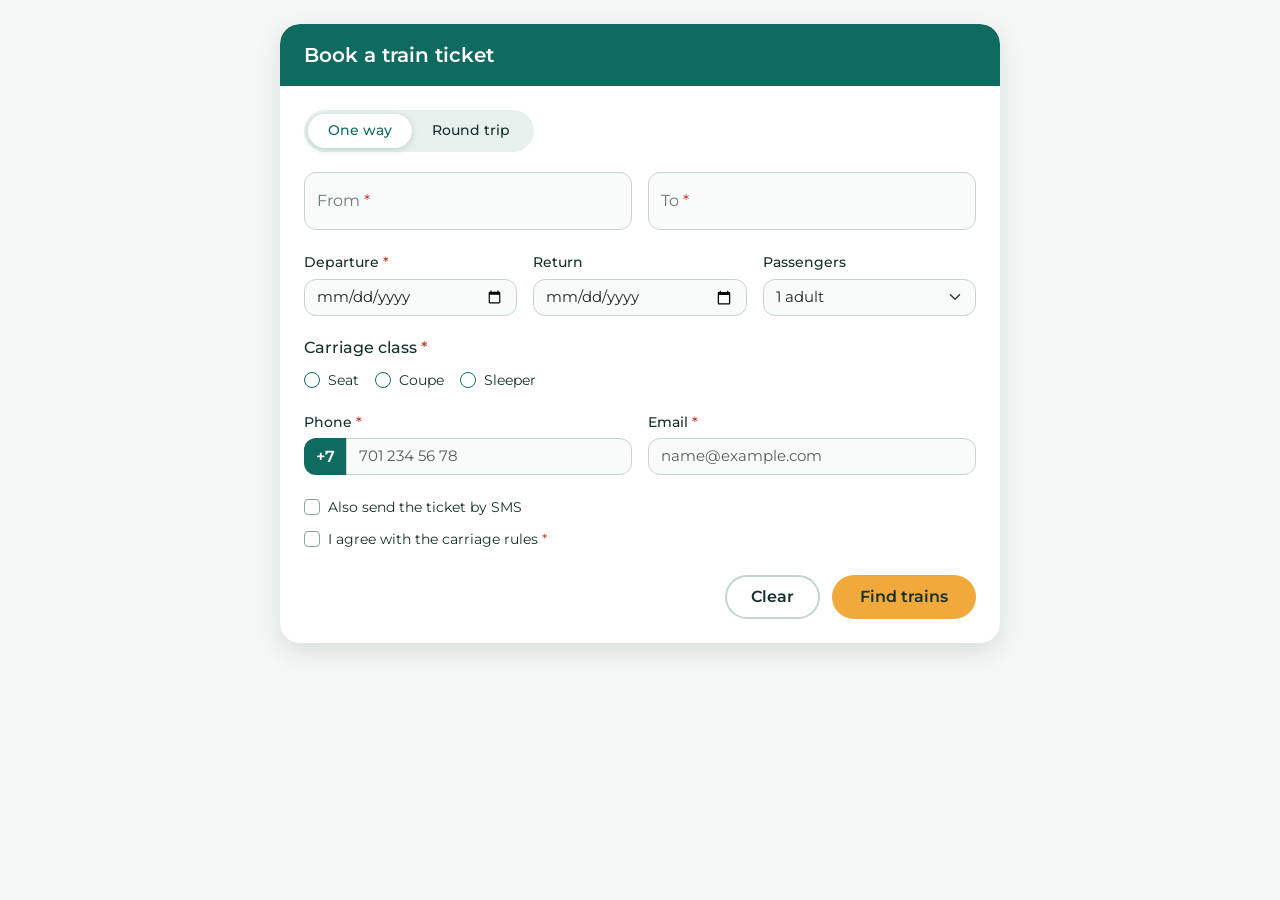
==== index.html @ c245c867 "Add files via upload" ====
<!DOCTYPE html>
<html lang="en">
<head>
  <meta charset="UTF-8">
  <meta name="viewport" content="width=device-width, initial-scale=1.0">
  <title>Book a train ticket – Task 1</title>
  <link href="https://cdn.jsdelivr.net/npm/bootstrap@5.3.3/dist/css/bootstrap.min.css" rel="stylesheet"
        integrity="sha384-QWTKZyjpPEjISv5WaRU9OFeRpok6YctnYmDr5pNlyT2bRjXh0JMhjY6hW+ALEwIH" crossorigin="anonymous">
  <link rel="stylesheet" href="style.css">
</head>
<body>
  <div class="container">
    <div class="ticket-card">
      <div class="ticket-header">
        Book a train ticket
      </div>
      <div class="ticket-body">
        <form action="#" method="get" id="ticketForm">
          <!-- One way / Round trip – two radio buttons styled as pills -->
          <div class="trip-type-group" role="group" aria-label="Trip type">
            <input type="radio" class="btn-check" name="tripType" id="oneWay" value="oneway" checked>
            <label class="btn" for="oneWay">One way</label>

            <input type="radio" class="btn-check" name="tripType" id="roundTrip" value="round">
            <label class="btn" for="roundTrip">Round trip</label>
          </div>

          <!-- From / To -->
          <div class="row g-3 mb-3">
            <div class="col-md-6">
              <div class="form-floating">
                <input type="text" class="form-control" id="from" name="from"
                       placeholder="From" required autocomplete="address-level2">
                <label for="from" class="required-mark">From</label>
              </div>
            </div>
            <div class="col-md-6">
              <div class="form-floating">
                <input type="text" class="form-control" id="to" name="to"
                       placeholder="To" required autocomplete="address-level2">
                <label for="to" class="required-mark">To</label>
              </div>
            </div>
          </div>

          <!-- Departure / Return / Passengers -->
          <div class="row g-3 mb-3">
            <div class="col-md-4">
              <label for="departure" class="form-label required-mark">Departure</label>
              <input type="date" class="form-control" id="departure" name="departure" required>
            </div>
            <div class="col-md-4">
              <label for="return" class="form-label">Return</label>
              <input type="date" class="form-control" id="return" name="return">
            </div>
            <div class="col-md-4">
              <label for="passengers" class="form-label">Passengers</label>
              <select class="form-select" id="passengers" name="passengers" required>
                <option value="1" selected>1 adult</option>
                <option value="2">2 adults</option>
                <option value="3">3 adults</option>
                <option value="4">4 adults</option>
                <option value="5">5 adults</option>
                <option value="6">6 adults</option>
              </select>
            </div>
          </div>

          <!-- Carriage class – required radio group -->
          <fieldset class="mb-3">
            <legend class="form-label required-mark fs-6 mb-2">Carriage class</legend>
            <div class="d-flex flex-wrap gap-3 carriage-group">
              <div class="form-check">
                <input class="form-check-input" type="radio" name="carriage" id="seat"
                       value="seat" required>
                <label class="form-check-label" for="seat">Seat</label>
              </div>
              <div class="form-check">
                <input class="form-check-input" type="radio" name="carriage" id="coupe"
                       value="coupe">
                <label class="form-check-label" for="coupe">Coupe</label>
              </div>
              <div class="form-check">
                <input class="form-check-input" type="radio" name="carriage" id="sleeper"
                       value="sleeper">
                <label class="form-check-label" for="sleeper">Sleeper</label>
              </div>
            </div>
          </fieldset>

          <!-- Phone / Email -->
          <div class="row g-3 mb-3">
            <div class="col-md-6">
              <label for="phone" class="form-label required-mark">Phone</label>
              <div class="input-group phone-group">
                <span class="input-group-text" id="phonePrefix">+7</span>
                <input type="tel" class="form-control" id="phone" name="phone"
                       placeholder="701 234 56 78" required
                       aria-describedby="phonePrefix"
                       autocomplete="tel-national"
                       inputmode="tel">
              </div>
            </div>
            <div class="col-md-6">
              <label for="email" class="form-label required-mark">Email</label>
              <input type="email" class="form-control" id="email" name="email"
                     placeholder="name@example.com" required
                     autocomplete="email">
            </div>
          </div>

          <!-- Checkboxes -->
          <div class="mb-3">
            <div class="form-check mb-2">
              <input class="form-check-input" type="checkbox" id="sms" name="sms" value="1">
              <label class="form-check-label" for="sms">Also send the ticket by SMS</label>
            </div>
            <div class="form-check">
              <input class="form-check-input" type="checkbox" id="agree" name="agree"
                     value="1" required>
              <label class="form-check-label required-mark" for="agree">
                I agree with the carriage rules
              </label>
            </div>
          </div>

          <!-- Buttons – HTML order: Clear then Find trains.
               On mobile CSS flex-direction: column-reverse puts Find trains visually on top. -->
          <div class="btn-row mt-4">
            <button type="reset" class="btn btn-clear">Clear</button>
            <button type="submit" class="btn btn-find">Find trains</button>
          </div>
        </form>
      </div>
    </div>
  </div>
</body>
</html>
---- style.css ----
/* Task 1 – Book a train ticket – custom styles on top of Bootstrap 5 */
@import url('https://fonts.googleapis.com/css2?family=Montserrat:wght@400;500;600;700&display=swap');

:root {
  --primary: #0F6B5F;
  --accent: #F2A93B;
  --dark: #16302B;
  --bg-light: #F4F7F5;
  --card-bg: #E6EFEC;
  --white: #ffffff;
}

body {
  font-family: 'Montserrat', system-ui, -apple-system, sans-serif;
  background-color: var(--bg-light);
  color: var(--dark);
  min-height: 100vh;
  padding: 1.5rem 0;
}

.ticket-card {
  background-color: var(--card-bg);
  border-radius: 1.25rem;
  box-shadow: 0 8px 24px rgba(22, 48, 43, 0.12);
  overflow: hidden;
  max-width: 720px;
  margin: 0 auto;
}

.ticket-header {
  background-color: var(--primary);
  color: var(--white);
  padding: 1rem 1.5rem;
  font-weight: 600;
  font-size: 1.25rem;
  border-radius: 1.25rem 1.25rem 0 0;
}

.ticket-body {
  padding: 1.5rem;
  background-color: var(--white);
  border-radius: 0 0 1.25rem 1.25rem;
}

/* Radio pills – One way / Round trip */
.trip-type-group {
  display: inline-flex;
  background-color: #e8f0ee;
  border-radius: 2rem;
  padding: 0.25rem;
  margin-bottom: 1.25rem;
}

.trip-type-group .btn-check + .btn {
  border: none;
  border-radius: 1.75rem;
  padding: 0.4rem 1.25rem;
  font-weight: 500;
  font-size: 0.9rem;
  color: var(--dark);
  background-color: transparent;
  box-shadow: none;
}

.trip-type-group .btn-check:checked + .btn {
  background-color: var(--white);
  color: var(--primary);
  box-shadow: 0 2px 6px rgba(15, 107, 95, 0.2);
}

.trip-type-group .btn-check:focus-visible + .btn {
  outline: 2px solid var(--accent);
  outline-offset: 2px;
}

.form-floating > .form-control {
  border-radius: 0.75rem;
  border: 1px solid #c5d4cf;
  background-color: #f8fbf9;
}

.form-floating > .form-control:focus {
  border-color: var(--primary);
  box-shadow: 0 0 0 0.2rem rgba(15, 107, 95, 0.15);
  background-color: var(--white);
}

.form-floating > label {
  color: #6b7c78;
}

.form-control,
.form-select {
  border-radius: 0.75rem;
  border: 1px solid #c5d4cf;
  background-color: #f8fbf9;
  font-size: 0.95rem;
}

.form-control:focus,
.form-select:focus {
  border-color: var(--primary);
  box-shadow: 0 0 0 0.2rem rgba(15, 107, 95, 0.15);
  background-color: var(--white);
}

.form-label {
  font-weight: 500;
  font-size: 0.875rem;
  color: var(--dark);
  margin-bottom: 0.35rem;
}

.carriage-group .form-check-input {
  border-color: var(--primary);
}

.carriage-group .form-check-input:checked {
  background-color: var(--primary);
  border-color: var(--primary);
}

.carriage-group .form-check-input:focus {
  box-shadow: 0 0 0 0.2rem rgba(15, 107, 95, 0.25);
}

.phone-group .input-group-text {
  background-color: var(--primary);
  color: var(--white);
  border: none;
  border-radius: 0.75rem 0 0 0.75rem;
  font-weight: 600;
}

.phone-group .form-control {
  border-radius: 0 0.75rem 0.75rem 0;
}

.form-check-input {
  border-color: #8aa39c;
}

.form-check-input:checked {
  background-color: var(--primary);
  border-color: var(--primary);
}

.form-check-input:focus {
  box-shadow: 0 0 0 0.2rem rgba(15, 107, 95, 0.25);
}

.form-check-label {
  font-size: 0.9rem;
  color: var(--dark);
}

.btn-clear {
  background-color: transparent;
  border: 2px solid #c5d4cf;
  color: var(--dark);
  border-radius: 2rem;
  padding: 0.5rem 1.5rem;
  font-weight: 600;
  transition: all 0.2s ease;
}

.btn-clear:hover,
.btn-clear:focus {
  background-color: #e8f0ee;
  border-color: var(--primary);
  color: var(--primary);
}

.btn-find {
  background-color: var(--accent);
  border: none;
  color: var(--dark);
  border-radius: 2rem;
  padding: 0.5rem 1.75rem;
  font-weight: 600;
  transition: all 0.2s ease;
}

.btn-find:hover,
.btn-find:focus {
  background-color: #e09a2e;
  color: var(--dark);
  box-shadow: 0 4px 12px rgba(242, 169, 59, 0.4);
}

/* Button order on mobile: Find trains above Clear WITHOUT changing HTML order */
.btn-row {
  display: flex;
  gap: 0.75rem;
  justify-content: flex-end;
  flex-wrap: wrap;
}

@media (max-width: 575.98px) {
  .btn-row {
    flex-direction: column-reverse; /* Find trains (2nd in DOM) appears on top */
    width: 100%;
  }

  .btn-row .btn {
    width: 100%;
  }
}

.required-mark::after {
  content: " *";
  color: #c0392b;
}

.form-text {
  font-size: 0.8rem;
  color: #6b7c78;
}

:focus-visible {
  outline: 2px solid var(--accent);
  outline-offset: 2px;
}

.row.g-3 > [class*="col-"] {
  margin-bottom: 0.25rem;
}
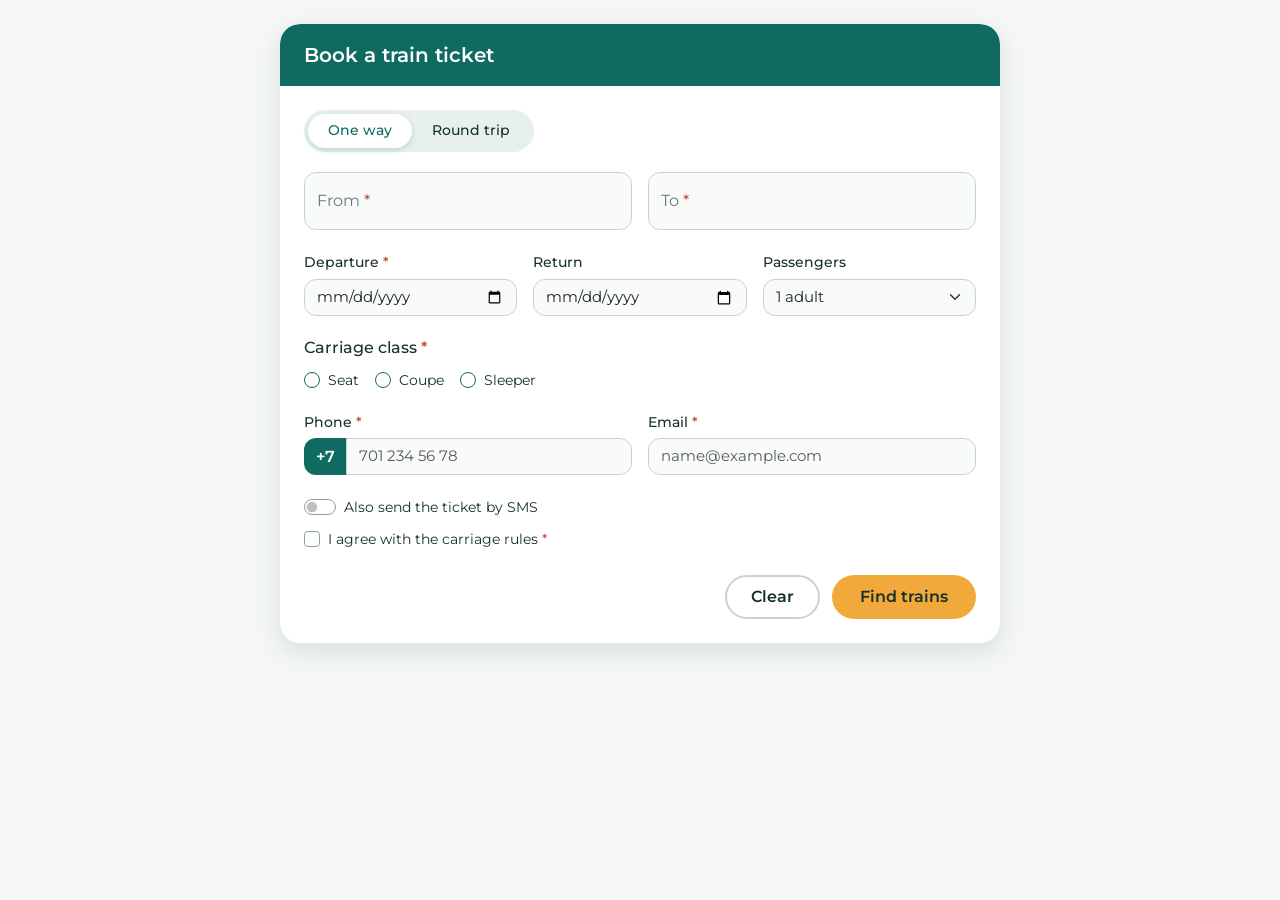
==== commit cbde6787: "Clean up comments in index.html Removed unnecessary comments from the ticket booking form." ====
--- a/index.html
+++ b/index.html
@@ -16,7 +16,6 @@
       </div>
       <div class="ticket-body">
         <form action="#" method="get" id="ticketForm">
-          <!-- One way / Round trip – two radio buttons styled as pills -->
           <div class="trip-type-group" role="group" aria-label="Trip type">
             <input type="radio" class="btn-check" name="tripType" id="oneWay" value="oneway" checked>
             <label class="btn" for="oneWay">One way</label>
@@ -25,7 +24,6 @@
             <label class="btn" for="roundTrip">Round trip</label>
           </div>
 
-          <!-- From / To -->
           <div class="row g-3 mb-3">
             <div class="col-md-6">
               <div class="form-floating">
@@ -43,7 +41,6 @@
             </div>
           </div>
 
-          <!-- Departure / Return / Passengers -->
           <div class="row g-3 mb-3">
             <div class="col-md-4">
               <label for="departure" class="form-label required-mark">Departure</label>
@@ -66,7 +63,6 @@
             </div>
           </div>
 
-          <!-- Carriage class – required radio group -->
           <fieldset class="mb-3">
             <legend class="form-label required-mark fs-6 mb-2">Carriage class</legend>
             <div class="d-flex flex-wrap gap-3 carriage-group">
@@ -88,7 +84,6 @@
             </div>
           </fieldset>
 
-          <!-- Phone / Email -->
           <div class="row g-3 mb-3">
             <div class="col-md-6">
               <label for="phone" class="form-label required-mark">Phone</label>
@@ -109,10 +104,9 @@
             </div>
           </div>
 
-          <!-- Checkboxes -->
           <div class="mb-3">
-            <div class="form-check mb-2">
-              <input class="form-check-input" type="checkbox" id="sms" name="sms" value="1">
+            <div class="form-check form-switch mb-2">
+              <input class="form-check-input" type="checkbox" role="switch" id="sms" name="sms" value="1">
               <label class="form-check-label" for="sms">Also send the ticket by SMS</label>
             </div>
             <div class="form-check">
@@ -124,8 +118,6 @@
             </div>
           </div>
 
-          <!-- Buttons – HTML order: Clear then Find trains.
-               On mobile CSS flex-direction: column-reverse puts Find trains visually on top. -->
           <div class="btn-row mt-4">
             <button type="reset" class="btn btn-clear">Clear</button>
             <button type="submit" class="btn btn-find">Find trains</button>
@@ -135,4 +127,4 @@
     </div>
   </div>
 </body>
-</html>+</html>
